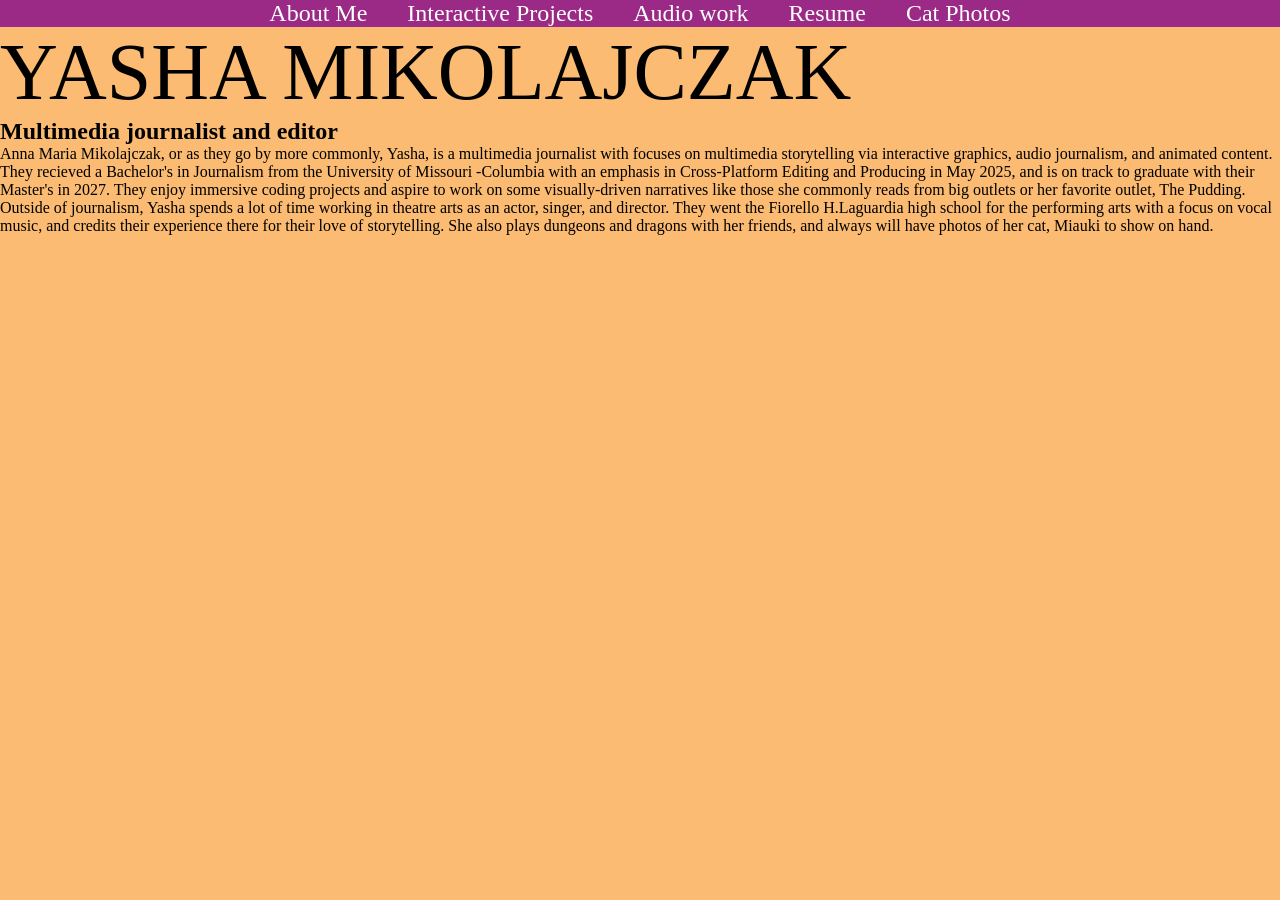
==== index.html @ 5f25f3e3 "added files." ====
<!DOCTYPE html>
<html>
<head>   
    <title>Yasha Mikolajczak Portfolio Website</title>
     <meta charset="UTF-8">
     <meta name="viewport" content="width=device - width, initial-scale=1.0">
     <link rel="stylesheet" href="style.css"> 

     <meta name="description" content="View Yasha Mikolajczak's journalistic work and projects. Click on the tabs to explore content types and contact them with any questions.  ">
     <meta name="author" content="Yasha Mikolajczak">
     <meta name="keywords" content="Yasha Mikolajczak, journalist, interactive graphics, graphics journalist, coding, html, css, audio, audio journalist, radio, NPR ">
    
     <!-- Open Graph -->
    <meta property="og:title" content="Yasha Mikolajczak Portfolio Website">
    <meta property="og:description" content="See Yasha Mikolajczak's work as a interactive graphics and audio journalist.">
    <meta property="og:image" content="https://npr.brightspotcdn.com/dims4/default/496363e/2147483647/strip/true/crop/3024x1588+0+258/resize/1200x630!/quality/90/?url=http%3A%2F%2Fnpr-brightspot.s3.amazonaws.com%2Fac%2Fb5%2Fd96605b64af9b1a3e7707d0d3575%2Fimage-38.jpeg">
    <meta property="og:url" content="https://www.w3schools.com">
    <meta property="og:type" content="website">

    <!-- Twitter Card -->
    <meta name="twitter:card" content="summary_large_image">
    <meta name="twitter:title" content="Yasha Mikolajczak Portfolio Website">
    <meta name="twitter:description" content="See Yasha Mikolajczak's work as a interactive graphics and audio journalist.">
    <meta name="twitter:image" content="https://npr.brightspotcdn.com/dims4/default/496363e/2147483647/strip/true/crop/3024x1588+0+258/resize/1200x630!/quality/90/?url=http%3A%2F%2Fnpr-brightspot.s3.amazonaws.com%2Fac%2Fb5%2Fd96605b64af9b1a3e7707d0d3575%2Fimage-38.jpeg">
    <style>

<link rel="preconnect" href="https://fonts.googleapis.com">
<link rel="preconnect" href="https://fonts.gstatic.com" crossorigin>
<link href="https://fonts.googleapis.com/css2?family=Oswald:wght@200..700&display=swap" rel="stylesheet">
}
}

    </style>
</head>

<body> 
    <header>
        <div class="logo">
            <!-- Image source logo- Iswtg If I lost this logo file again I'm gonna cry-->
        </div>

        <div class="desktopnav">
            <div class="navbar"> 
                <ul>
                    <li> <a href="Aboutme.html">About Me</a> </li>
                    <li> <a href="">Interactive Projects </a> </li>
                    <li> <a href="">Audio work </a> </li>
                    <li> <a href="">Resume </a> </li>
                    <li> <a href="">Cat Photos </a> </li>
                </ul>
            </div>
    </header>

    <main> 
        <div class="name">
            <h1 style="font-family: Londrina Solid; font-size: 80px; font-weight: 300;"> YASHA MIKOLAJCZAK</h1>
        </div>

        <div class="jobtitles">
            <h2>Multimedia journalist and editor</h2>
        </div>

        <div class="bio">
        <p> Anna Maria Mikolajczak, or as they go by more commonly, Yasha, is a multimedia journalist with focuses on multimedia storytelling via interactive graphics, audio journalism, and animated content. They recieved a Bachelor's in Journalism  from the University of Missouri -Columbia with an emphasis in Cross-Platform Editing and Producing in May 2025, and is on track to graduate with their Master's in 2027. They enjoy immersive coding projects and aspire to work on some visually-driven narratives like those she commonly reads from big outlets or her favorite outlet, The Pudding. Outside of journalism, Yasha spends a lot of time working in theatre arts as an actor, singer, and director. They went the Fiorello H.Laguardia high school for the performing arts with a focus on vocal music, and credits their experience there for their love of storytelling. She also plays dungeons and dragons with her friends, and always will have photos of her cat, Miauki to show on hand.</p>
        </div>
    </main>

        <div class="contact">

        </div>

</body>
---- style.css ----
* {
    margin: 0;
    padding: 0;
}



body {
background-color: #fbbb72;
background-size: 64px 64px;
}

.navbar ul {
    list-style-type: none;
    background-color: #9b2a86;
    /* crucial thing for creating a flex box on the page*/
    display: flex; 
    /* by default will turn everything into row*/
    justify-content: center;

}
.navbar a {
    color: rgb(255, 255, 255);
    text-decoration: none;
    padding: 0 20px;
    font-size: 1.5rem;
    font-family: "Londrina Solid";

}
.navbar a:hover {
    background-color: #9b2a86;
    color: rgb(224, 146, 223);
    }
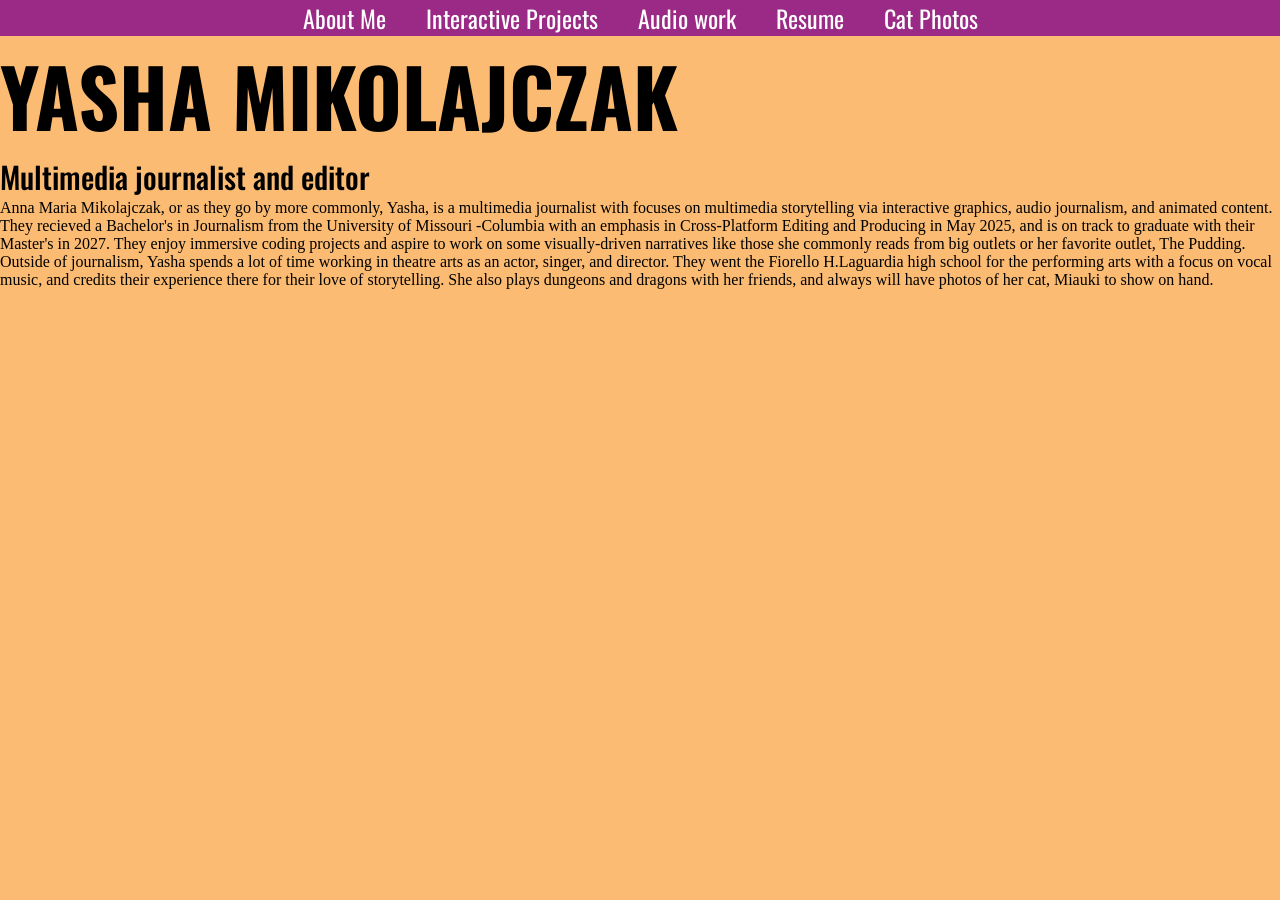
==== commit 30b50aa1: "Font updates" ====
--- a/index.html
+++ b/index.html
@@ -22,15 +22,9 @@
     <meta name="twitter:title" content="Yasha Mikolajczak Portfolio Website">
     <meta name="twitter:description" content="See Yasha Mikolajczak's work as a interactive graphics and audio journalist.">
     <meta name="twitter:image" content="https://npr.brightspotcdn.com/dims4/default/496363e/2147483647/strip/true/crop/3024x1588+0+258/resize/1200x630!/quality/90/?url=http%3A%2F%2Fnpr-brightspot.s3.amazonaws.com%2Fac%2Fb5%2Fd96605b64af9b1a3e7707d0d3575%2Fimage-38.jpeg">
-    <style>
-
 <link rel="preconnect" href="https://fonts.googleapis.com">
 <link rel="preconnect" href="https://fonts.gstatic.com" crossorigin>
 <link href="https://fonts.googleapis.com/css2?family=Oswald:wght@200..700&display=swap" rel="stylesheet">
-}
-}
-
-    </style>
 </head>
 
 <body> 
@@ -52,21 +46,24 @@
     </header>
 
     <main> 
+    <div class="nameandbio">
         <div class="name">
-            <h1 style="font-family: Londrina Solid; font-size: 80px; font-weight: 300;"> YASHA MIKOLAJCZAK</h1>
+            <h1 style="font-family: Oswald; font-size: 80px; font-weight: 800;"> YASHA MIKOLAJCZAK</h1>
         </div>
 
         <div class="jobtitles">
-            <h2>Multimedia journalist and editor</h2>
+            <h2 style= "font-family: Oswald; font-size: 30px; font-weight: 500;">Multimedia journalist and editor</h2>
         </div>
 
         <div class="bio">
         <p> Anna Maria Mikolajczak, or as they go by more commonly, Yasha, is a multimedia journalist with focuses on multimedia storytelling via interactive graphics, audio journalism, and animated content. They recieved a Bachelor's in Journalism  from the University of Missouri -Columbia with an emphasis in Cross-Platform Editing and Producing in May 2025, and is on track to graduate with their Master's in 2027. They enjoy immersive coding projects and aspire to work on some visually-driven narratives like those she commonly reads from big outlets or her favorite outlet, The Pudding. Outside of journalism, Yasha spends a lot of time working in theatre arts as an actor, singer, and director. They went the Fiorello H.Laguardia high school for the performing arts with a focus on vocal music, and credits their experience there for their love of storytelling. She also plays dungeons and dragons with her friends, and always will have photos of her cat, Miauki to show on hand.</p>
         </div>
+    </div>
     </main>
 
         <div class="contact">
 
         </div>
 
+
 </body>
--- a/style.css
+++ b/style.css
@@ -24,7 +24,7 @@
     text-decoration: none;
     padding: 0 20px;
     font-size: 1.5rem;
-    font-family: "Londrina Solid";
+    font-family: "Oswald", sans-serif;
 
 }
 .navbar a:hover {
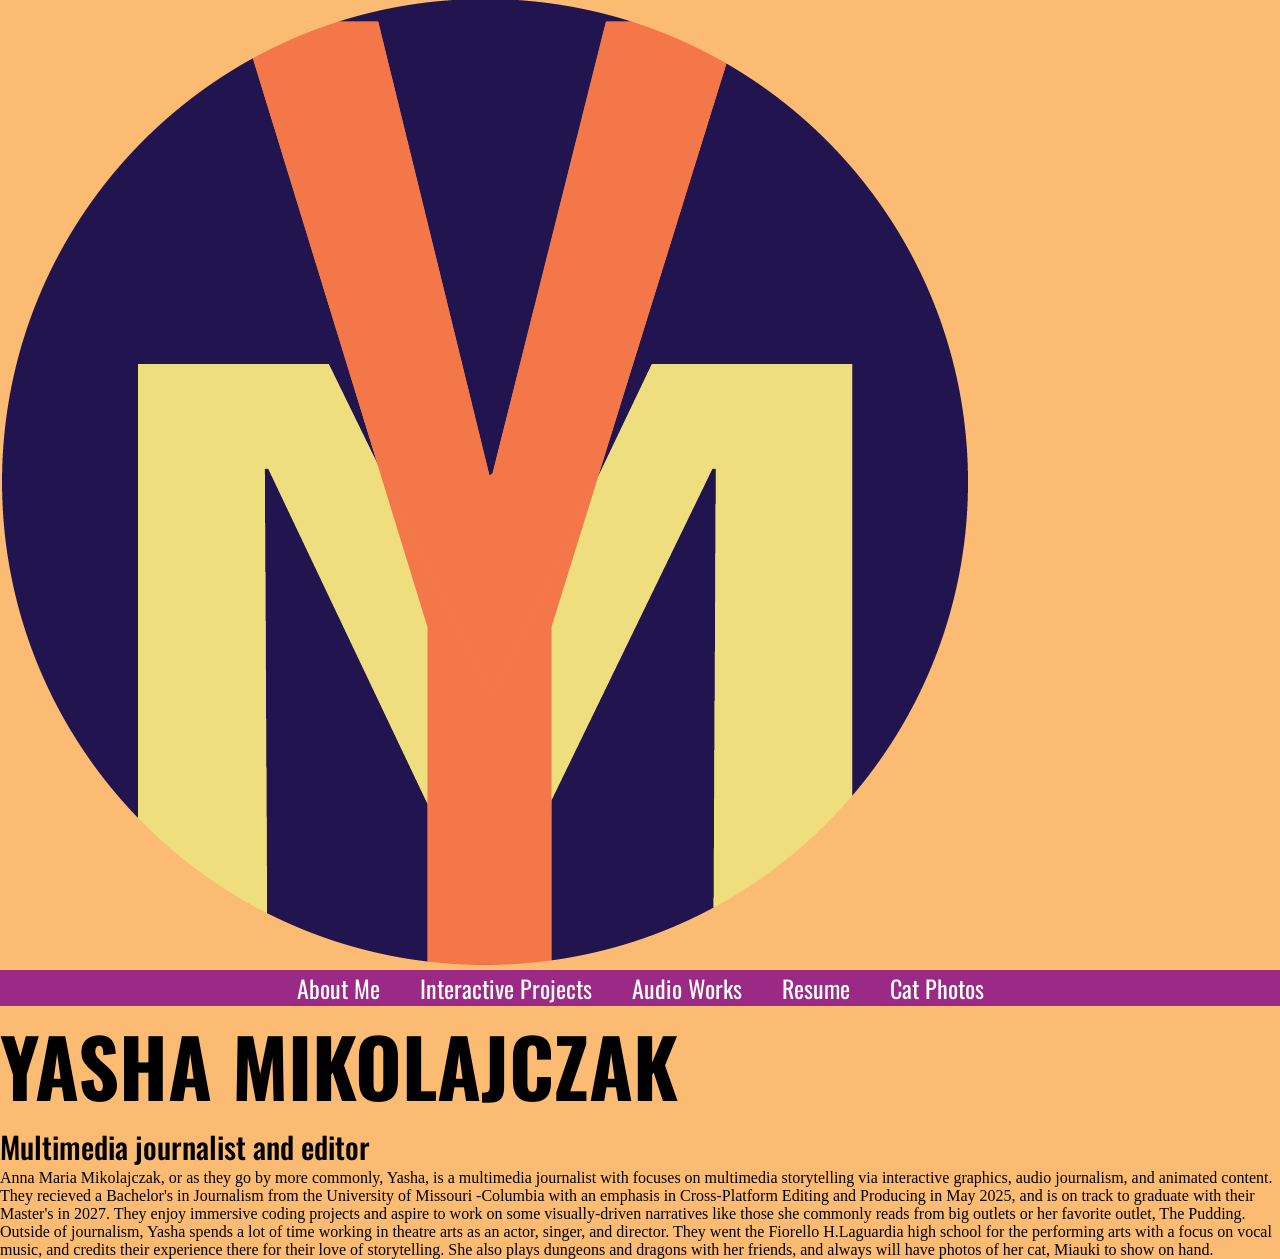
==== commit 68044137: "Upgrades people upgrades" ====
--- a/index.html
+++ b/index.html
@@ -30,17 +30,17 @@
 <body> 
     <header>
         <div class="logo">
-            <!-- Image source logo- Iswtg If I lost this logo file again I'm gonna cry-->
+            <img src="images/YMLogo.png">
         </div>
 
         <div class="desktopnav">
             <div class="navbar"> 
                 <ul>
                     <li> <a href="Aboutme.html">About Me</a> </li>
-                    <li> <a href="">Interactive Projects </a> </li>
-                    <li> <a href="">Audio work </a> </li>
-                    <li> <a href="">Resume </a> </li>
-                    <li> <a href="">Cat Photos </a> </li>
+                    <li> <a href="interactiveprojects.html">Interactive Projects </a> </li>
+                    <li> <a href="audiowork.html">Audio Works</a> </li>
+                    <li> <a href="resume.html">Resume </a> </li>
+                    <li> <a href="catphotos.html">Cat Photos </a> </li>
                 </ul>
             </div>
     </header>
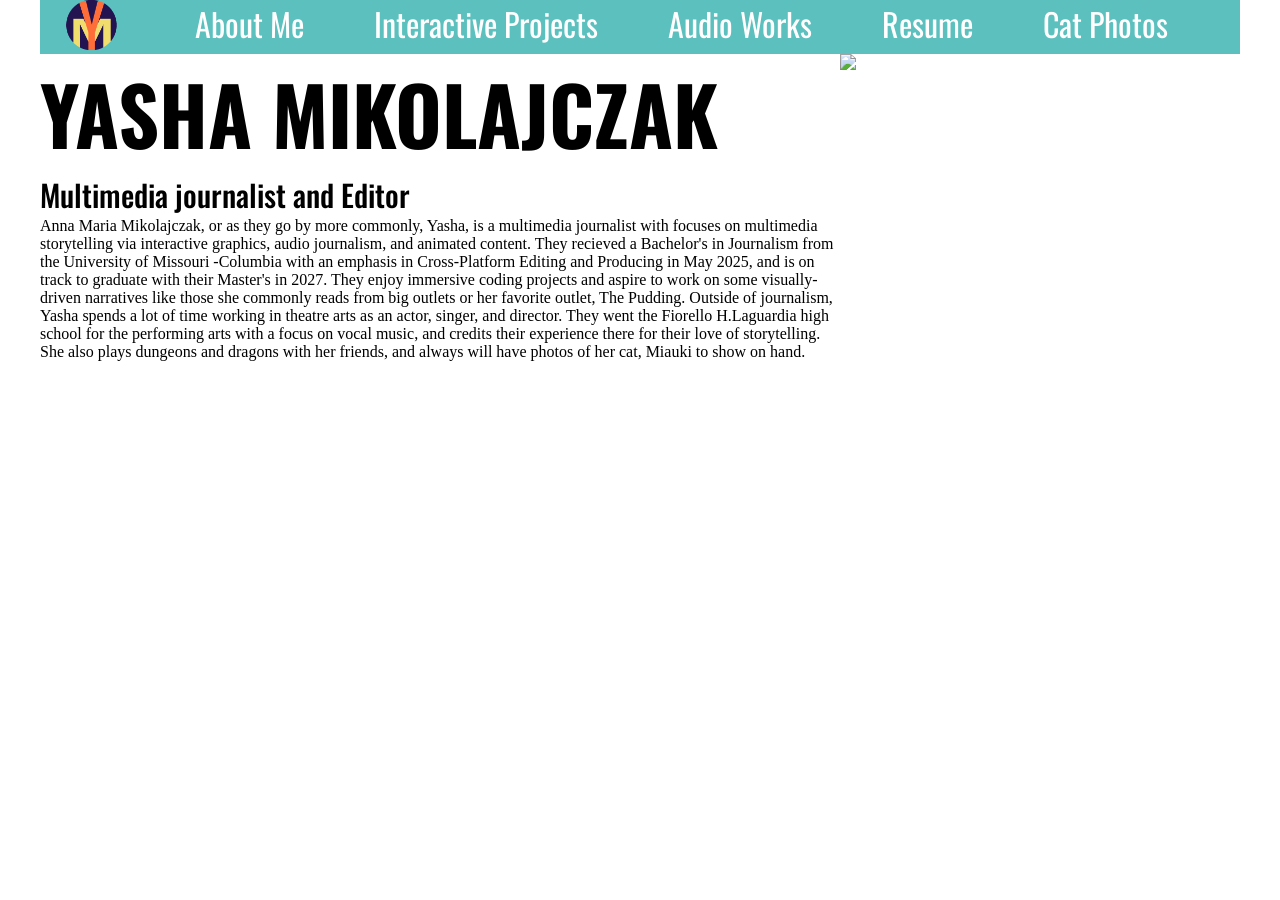
==== commit a3bc4092: "Updating style" ====
--- a/index.html
+++ b/index.html
@@ -29,12 +29,12 @@
 
 <body> 
     <header>
-        <div class="logo">
-            <img src="images/YMLogo.png">
-        </div>
+    <div class="pagetop">
+            <div class="logo">
+                <img src="images/YMLogo.png">
+            </div>
 
-        <div class="desktopnav">
-            <div class="navbar"> 
+             <div class="navbar"> 
                 <ul>
                     <li> <a href="Aboutme.html">About Me</a> </li>
                     <li> <a href="interactiveprojects.html">Interactive Projects </a> </li>
@@ -42,21 +42,28 @@
                     <li> <a href="resume.html">Resume </a> </li>
                     <li> <a href="catphotos.html">Cat Photos </a> </li>
                 </ul>
-            </div>
+             </div>
+        </div>
     </header>
 
     <main> 
+   <div class= "headshotandtext"> 
     <div class="nameandbio">
         <div class="name">
             <h1 style="font-family: Oswald; font-size: 80px; font-weight: 800;"> YASHA MIKOLAJCZAK</h1>
         </div>
 
         <div class="jobtitles">
-            <h2 style= "font-family: Oswald; font-size: 30px; font-weight: 500;">Multimedia journalist and editor</h2>
+            <h2 style= "font-family: Oswald; font-size: 30px; font-weight: 500;">Multimedia journalist and Editor</h2>
         </div>
 
         <div class="bio">
         <p> Anna Maria Mikolajczak, or as they go by more commonly, Yasha, is a multimedia journalist with focuses on multimedia storytelling via interactive graphics, audio journalism, and animated content. They recieved a Bachelor's in Journalism  from the University of Missouri -Columbia with an emphasis in Cross-Platform Editing and Producing in May 2025, and is on track to graduate with their Master's in 2027. They enjoy immersive coding projects and aspire to work on some visually-driven narratives like those she commonly reads from big outlets or her favorite outlet, The Pudding. Outside of journalism, Yasha spends a lot of time working in theatre arts as an actor, singer, and director. They went the Fiorello H.Laguardia high school for the performing arts with a focus on vocal music, and credits their experience there for their love of storytelling. She also plays dungeons and dragons with her friends, and always will have photos of her cat, Miauki to show on hand.</p>
+        </div>
+    </div>
+
+        <div class="headshot">
+            <img src="https://media.licdn.com/dms/image/v2/D4E03AQGhaRCdOqGF4g/profile-displayphoto-shrink_200_200/B4EZZEpzqLG0AY-/0/1744908532656?e=2147483647&v=beta&t=K54NS81vnhpfpr640vTCxoNE8cf7YfCbBYJtrMMaaP4">
         </div>
     </div>
     </main>
--- a/style.css
+++ b/style.css
@@ -3,31 +3,61 @@
     padding: 0;
 }
 
+body {
+    background-color: #ffffff;
+    background-size: 64px 64px;
+    max-width: 1200px;
+    margin: 0 auto;
+    }
 
-
-body {
-background-color: #fbbb72;
-background-size: 64px 64px;
+.pagetop {
+    display: flex;
+    background-color: #5BC0be;
 }
 
+.logo {
+    width: 10%;
+}
+
+.logo img {
+    height: 50px;
+    margin: 0 auto;
+}
+
+.navbar {
+    width: 90%;
+}
 .navbar ul {
     list-style-type: none;
-    background-color: #9b2a86;
+    background-color: #5BC0be;
     /* crucial thing for creating a flex box on the page*/
     display: flex; 
     /* by default will turn everything into row*/
-    justify-content: center;
+    margin: 50 auto;
+    height: 45px; 
 
 }
 .navbar a {
     color: rgb(255, 255, 255);
     text-decoration: none;
-    padding: 0 20px;
-    font-size: 1.5rem;
+    padding: 5px 35px;
+    font-size: 2.0rem;
     font-family: "Oswald", sans-serif;
 
 }
 .navbar a:hover {
-    background-color: #9b2a86;
-    color: rgb(224, 146, 223);
-    }+    background-color: #7d2e68;
+    color: #78b3b2;
+    }
+
+.headshotandtext {
+    display: flex
+}
+
+.bio {
+    width: 50rem;
+}
+
+.headshot {
+    
+}
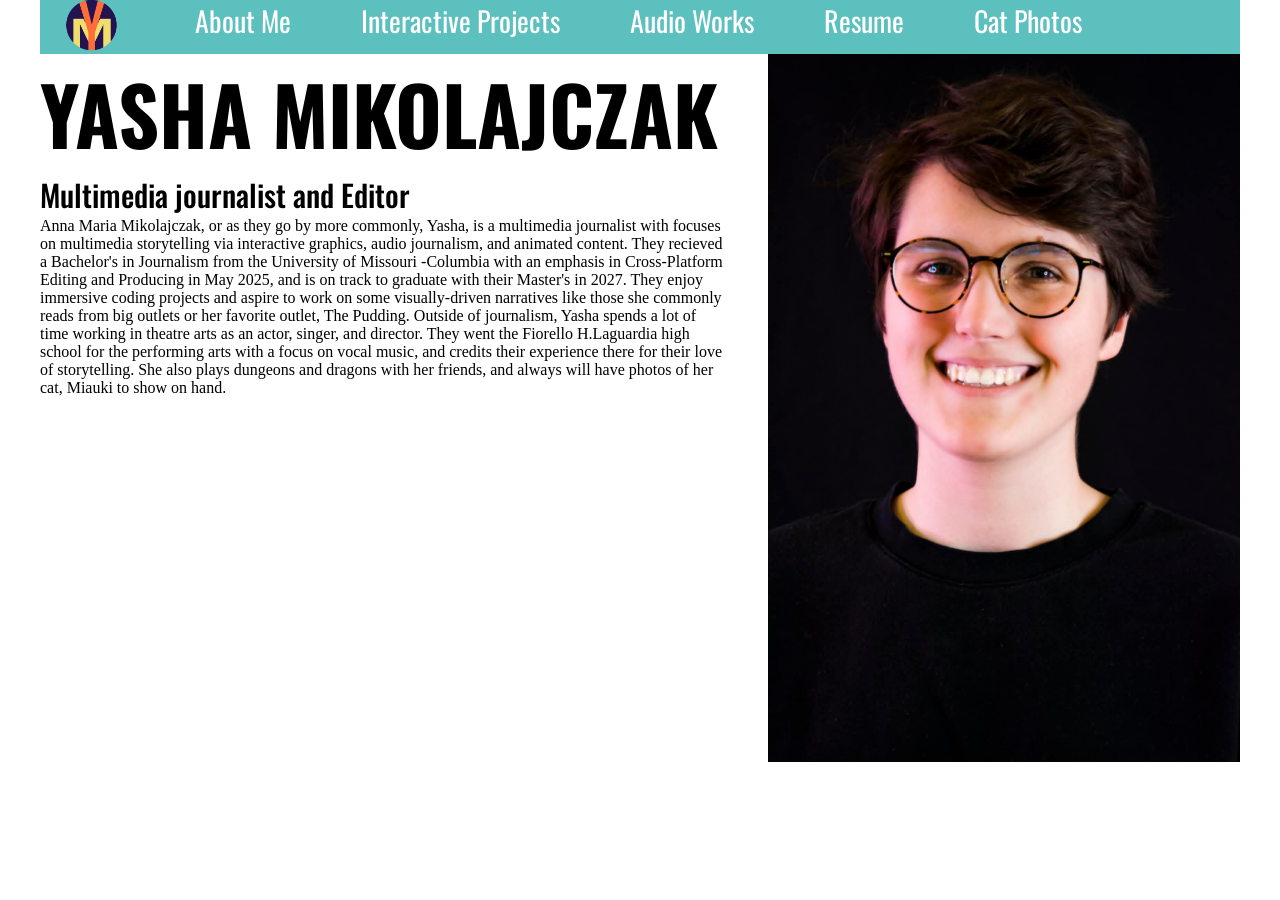
==== commit 3d23e986: "Headshot added" ====
--- a/index.html
+++ b/index.html
@@ -63,7 +63,7 @@
     </div>
 
         <div class="headshot">
-            <img src="https://media.licdn.com/dms/image/v2/D4E03AQGhaRCdOqGF4g/profile-displayphoto-shrink_200_200/B4EZZEpzqLG0AY-/0/1744908532656?e=2147483647&v=beta&t=K54NS81vnhpfpr640vTCxoNE8cf7YfCbBYJtrMMaaP4">
+            <img src="images/Headshot.jpeg">
         </div>
     </div>
     </main>
--- a/style.css
+++ b/style.css
@@ -40,24 +40,36 @@
 .navbar a {
     color: rgb(255, 255, 255);
     text-decoration: none;
-    padding: 5px 35px;
-    font-size: 2.0rem;
+    padding: 15px 35px;
+    font-size: 1.75rem;
     font-family: "Oswald", sans-serif;
 
 }
 .navbar a:hover {
-    background-color: #7d2e68;
-    color: #78b3b2;
+    background-color: #f37748;
+    color: #7d2e68;
     }
 
 .headshotandtext {
-    display: flex
+    display: flex;
+    align-items: flex-start;
+    gap: 40px;
+}
+
+.nameandbio {
+    flex: 1;
 }
 
 .bio {
-    width: 50rem;
+    width: 43rem;
 }
 
 .headshot {
-    
+    flex: 0, 0, 300px;
+}
+
+.headshot img {
+    width: 100%;
+    height: auto;
+    display: block:
 }
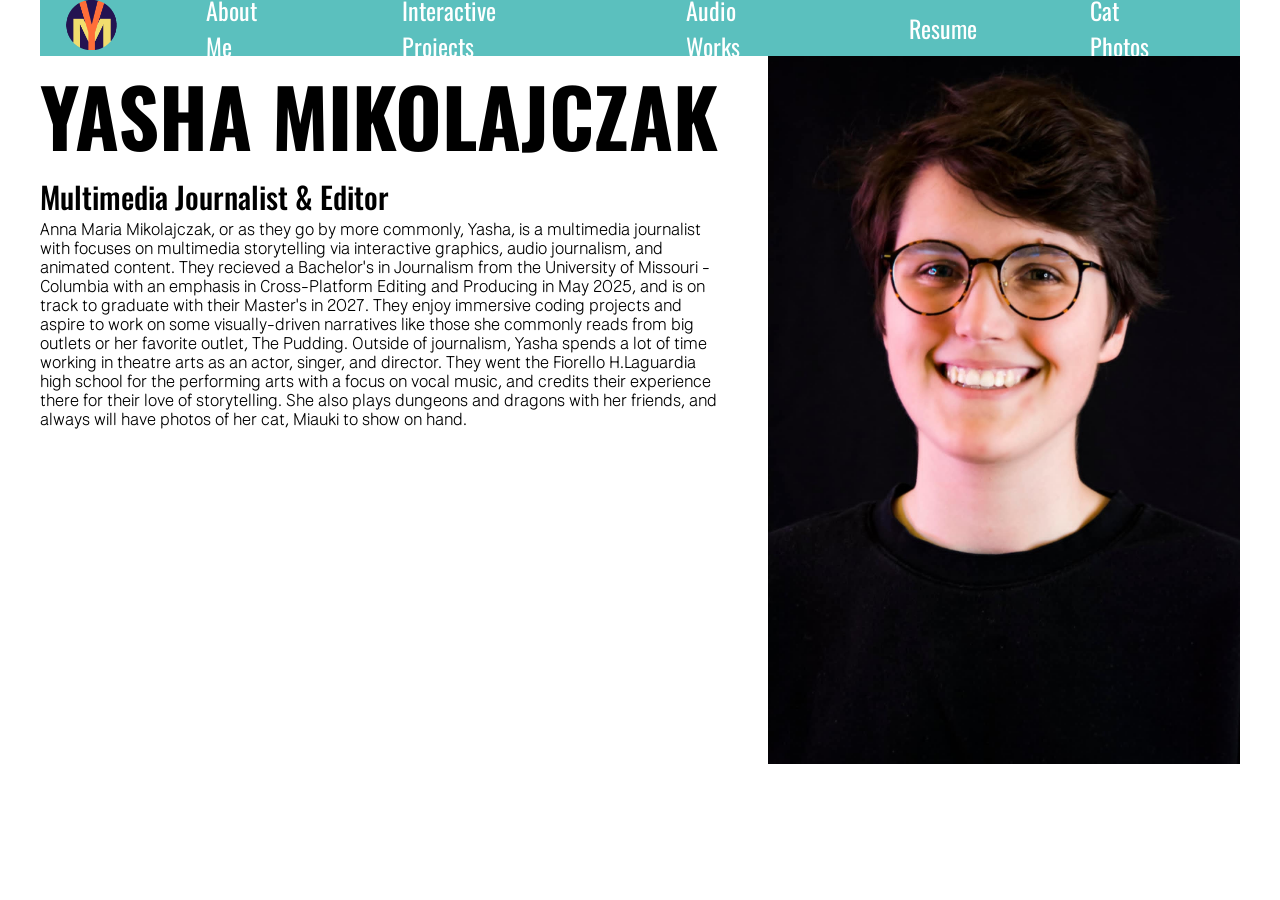
==== commit ff7d5e8f: "Updating bio font" ====
--- a/index.html
+++ b/index.html
@@ -25,6 +25,10 @@
 <link rel="preconnect" href="https://fonts.googleapis.com">
 <link rel="preconnect" href="https://fonts.gstatic.com" crossorigin>
 <link href="https://fonts.googleapis.com/css2?family=Oswald:wght@200..700&display=swap" rel="stylesheet">
+
+<link rel="preconnect" href="https://fonts.googleapis.com">
+<link rel="preconnect" href="https://fonts.gstatic.com" crossorigin>
+<link href="https://fonts.googleapis.com/css2?family=National+Park:wght@200..800&family=Oswald:wght@200..700&display=swap" rel="stylesheet">
 </head>
 
 <body> 
@@ -54,11 +58,11 @@
         </div>
 
         <div class="jobtitles">
-            <h2 style= "font-family: Oswald; font-size: 30px; font-weight: 500;">Multimedia journalist and Editor</h2>
+            <h2 style= "font-family: Oswald; font-size: 30px; font-weight: 500;">Multimedia Journalist & Editor</h2>
         </div>
 
         <div class="bio">
-        <p> Anna Maria Mikolajczak, or as they go by more commonly, Yasha, is a multimedia journalist with focuses on multimedia storytelling via interactive graphics, audio journalism, and animated content. They recieved a Bachelor's in Journalism  from the University of Missouri -Columbia with an emphasis in Cross-Platform Editing and Producing in May 2025, and is on track to graduate with their Master's in 2027. They enjoy immersive coding projects and aspire to work on some visually-driven narratives like those she commonly reads from big outlets or her favorite outlet, The Pudding. Outside of journalism, Yasha spends a lot of time working in theatre arts as an actor, singer, and director. They went the Fiorello H.Laguardia high school for the performing arts with a focus on vocal music, and credits their experience there for their love of storytelling. She also plays dungeons and dragons with her friends, and always will have photos of her cat, Miauki to show on hand.</p>
+        <p style="font-family: National Park; font-weight: 300;"> Anna Maria Mikolajczak, or as they go by more commonly, Yasha, is a multimedia journalist with focuses on multimedia storytelling via interactive graphics, audio journalism, and animated content. They recieved a Bachelor's in Journalism  from the University of Missouri -Columbia with an emphasis in Cross-Platform Editing and Producing in May 2025, and is on track to graduate with their Master's in 2027. They enjoy immersive coding projects and aspire to work on some visually-driven narratives like those she commonly reads from big outlets or her favorite outlet, The Pudding. Outside of journalism, Yasha spends a lot of time working in theatre arts as an actor, singer, and director. They went the Fiorello H.Laguardia high school for the performing arts with a focus on vocal music, and credits their experience there for their love of storytelling. She also plays dungeons and dragons with her friends, and always will have photos of her cat, Miauki to show on hand.</p>
         </div>
     </div>
 
--- a/style.css
+++ b/style.css
@@ -25,7 +25,7 @@
 }
 
 .navbar {
-    width: 90%;
+    width: 100%;
 }
 .navbar ul {
     list-style-type: none;
@@ -34,14 +34,20 @@
     display: flex; 
     /* by default will turn everything into row*/
     margin: 50 auto;
-    height: 45px; 
+    height: 56px; 
+    padding: 0;
+}
 
+.navbar li {
+    display: flex;
 }
 .navbar a {
+    display: flex;
+    align-items: center;
     color: rgb(255, 255, 255);
     text-decoration: none;
-    padding: 15px 35px;
-    font-size: 1.75rem;
+    padding: 15px 56.85px;
+    font-size: 1.5rem;
     font-family: "Oswald", sans-serif;
 
 }
@@ -62,14 +68,16 @@
 
 .bio {
     width: 43rem;
+    font-size: 17px;
+    line-height: 19px;
 }
 
 .headshot {
-    flex: 0, 0, 300px;
+    flex: 200px;
 }
 
 .headshot img {
     width: 100%;
-    height: auto;
-    display: block:
+    display: block;
+
 }
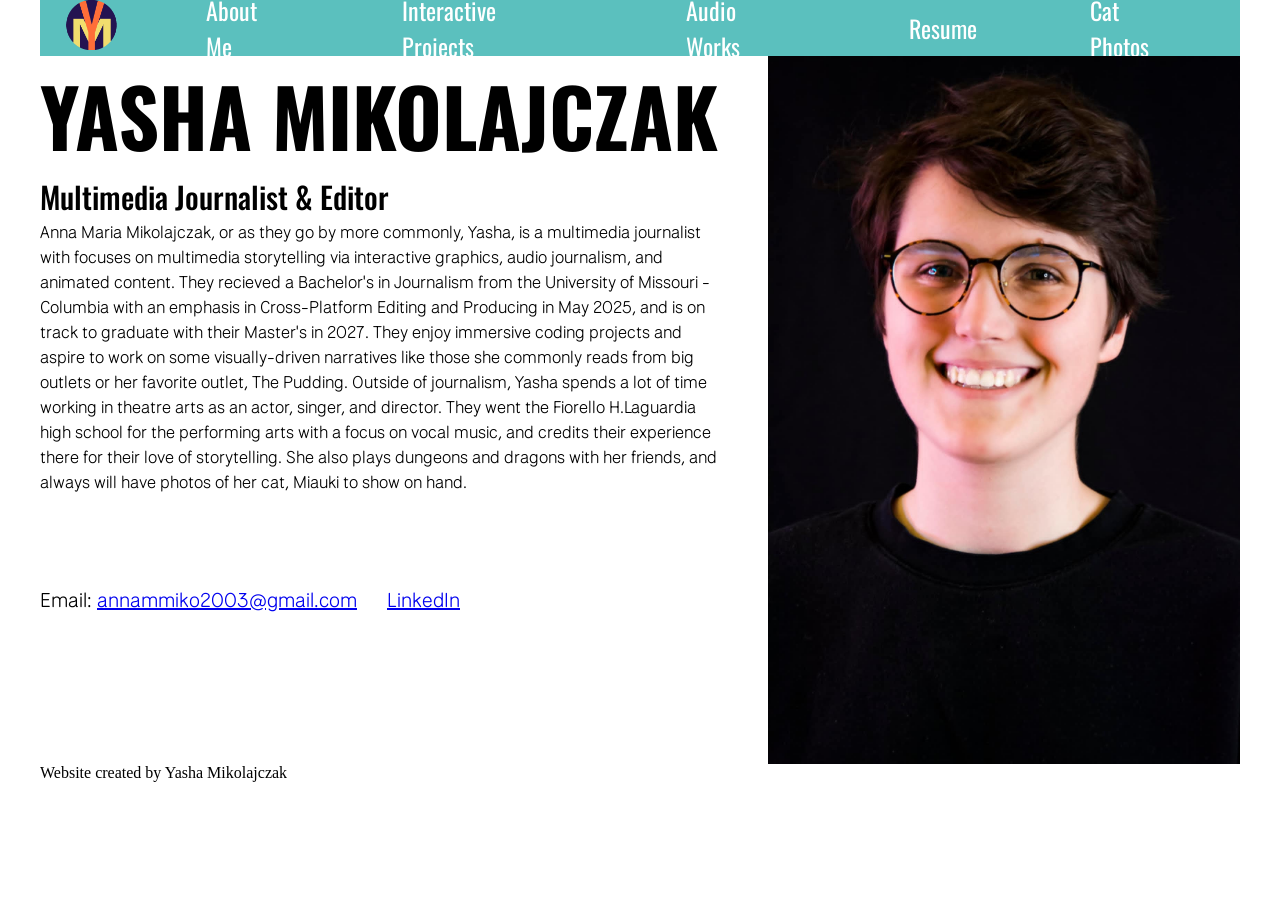
==== commit 6cb5f788: "updates" ====
--- a/index.html
+++ b/index.html
@@ -40,7 +40,7 @@
 
              <div class="navbar"> 
                 <ul>
-                    <li> <a href="Aboutme.html">About Me</a> </li>
+                    <li> <a href="index.html">About Me</a> </li>
                     <li> <a href="interactiveprojects.html">Interactive Projects </a> </li>
                     <li> <a href="audiowork.html">Audio Works</a> </li>
                     <li> <a href="resume.html">Resume </a> </li>
@@ -64,17 +64,35 @@
         <div class="bio">
         <p style="font-family: National Park; font-weight: 300;"> Anna Maria Mikolajczak, or as they go by more commonly, Yasha, is a multimedia journalist with focuses on multimedia storytelling via interactive graphics, audio journalism, and animated content. They recieved a Bachelor's in Journalism  from the University of Missouri -Columbia with an emphasis in Cross-Platform Editing and Producing in May 2025, and is on track to graduate with their Master's in 2027. They enjoy immersive coding projects and aspire to work on some visually-driven narratives like those she commonly reads from big outlets or her favorite outlet, The Pudding. Outside of journalism, Yasha spends a lot of time working in theatre arts as an actor, singer, and director. They went the Fiorello H.Laguardia high school for the performing arts with a focus on vocal music, and credits their experience there for their love of storytelling. She also plays dungeons and dragons with her friends, and always will have photos of her cat, Miauki to show on hand.</p>
         </div>
+
+<br> 
+<br> 
+<br> 
+<br> 
+
+        <div class="contact">
+            <div class="email">
+                <p>Email: <a href="mailto:annammiko2003@gmail.com">annammiko2003@gmail.com</a></p>
+            </div>
+            <div class="linkedin"> 
+               <p> <a href="https://www.linkedin.com/in/anna-maria-mikolajczak-53219b252/">LinkedIn </a> </p>
+            </div>
+        </div>
     </div>
+
+
+
 
         <div class="headshot">
             <img src="images/Headshot.jpeg">
         </div>
     </div>
     </main>
-
-        <div class="contact">
-
-        </div>
+</body>
 
 
-</body>+<footer>
+Website created by Yasha Mikolajczak
+</footer>
+
+</html>
--- a/style.css
+++ b/style.css
@@ -69,7 +69,7 @@
 .bio {
     width: 43rem;
     font-size: 17px;
-    line-height: 19px;
+    line-height: 25px;
 }
 
 .headshot {
@@ -80,4 +80,19 @@
     width: 100%;
     display: block;
 
+}
+
+.contact {
+    text-align: left;
+    display: flex;
+    margin-top: 20px;
+    align-items: center;
+    gap: 30px;
+}
+
+.contact p {
+margin: 0;
+font-family: National Park; 
+font-weight: 300;
+font-size: 20px;
 }
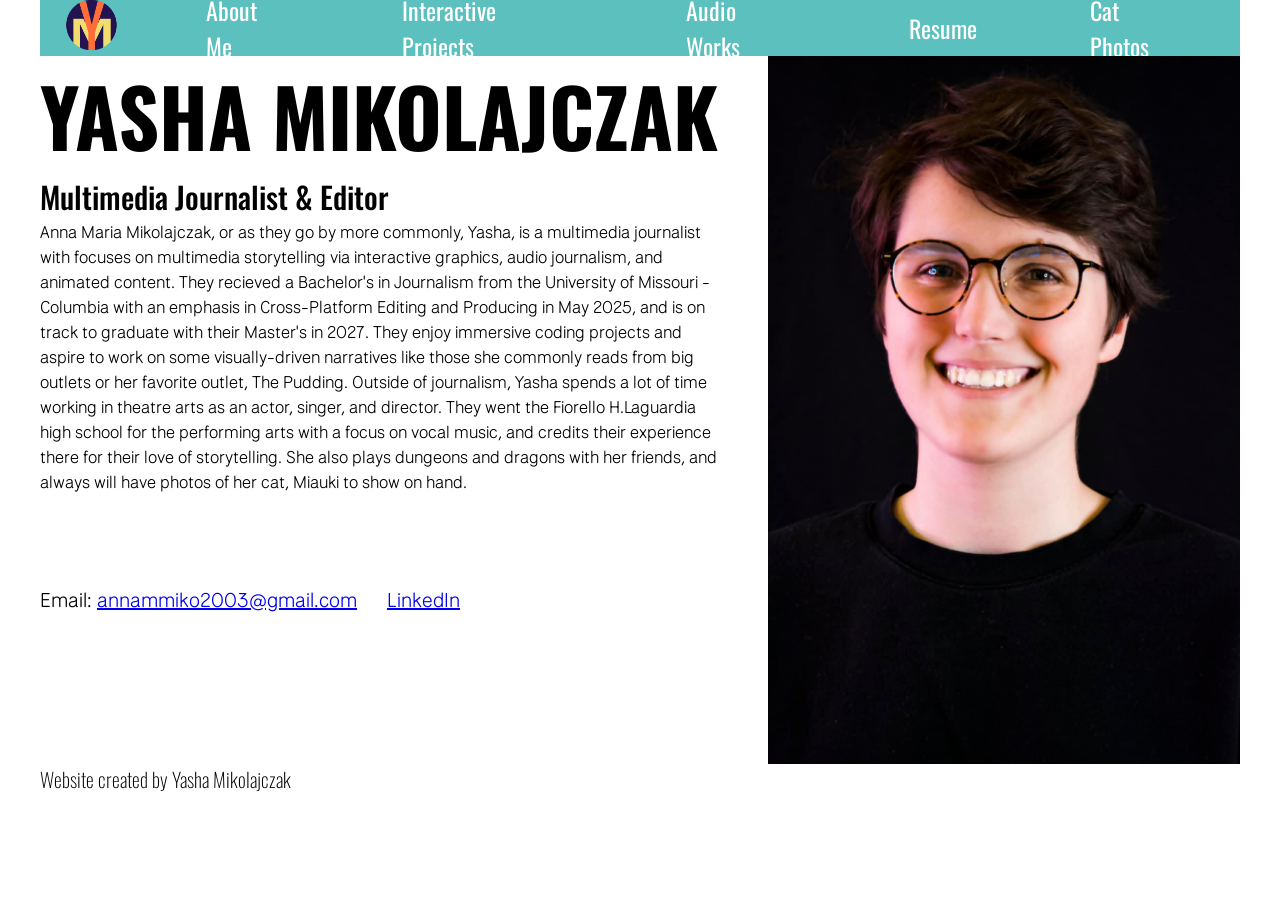
==== commit d146c0c3: "aboutme. updated" ====
--- a/index.html
+++ b/index.html
@@ -40,7 +40,7 @@
 
              <div class="navbar"> 
                 <ul>
-                    <li> <a href="index.html">About Me</a> </li>
+                    <li> <a href="aboutme.html">About Me</a> </li>
                     <li> <a href="interactiveprojects.html">Interactive Projects </a> </li>
                     <li> <a href="audiowork.html">Audio Works</a> </li>
                     <li> <a href="resume.html">Resume </a> </li>
--- a/style.css
+++ b/style.css
@@ -95,4 +95,49 @@
 font-family: National Park; 
 font-weight: 300;
 font-size: 20px;
-}+}
+
+.projects {
+    display: flex; 
+    justify-content: space-between;
+}
+
+.article {
+    width: 320px; 
+    padding: 20px; 
+    border: 1px solid #c9c9c9;
+    margin-top: 20px;
+}
+
+.article img {
+    height: 240px;
+    width: 320px
+}
+
+.resumepdf {
+    display: flex;
+    justify-content: center;
+}
+
+.Construction {
+    display: flex;
+    justify-content: center;
+    margin-top: 100px;
+    font-size: 15px;
+    font-family: "Oswald", sans-serif;
+
+}
+
+.cats {
+    display: flex; 
+    justify-content: space-between;
+    flex-direction: column;
+    align-items: center;
+    gap: 30px;
+}
+
+footer {
+    font-family: "Oswald", sans-serif;
+    font-weight: 200;
+    font-size: 20px;
+}
